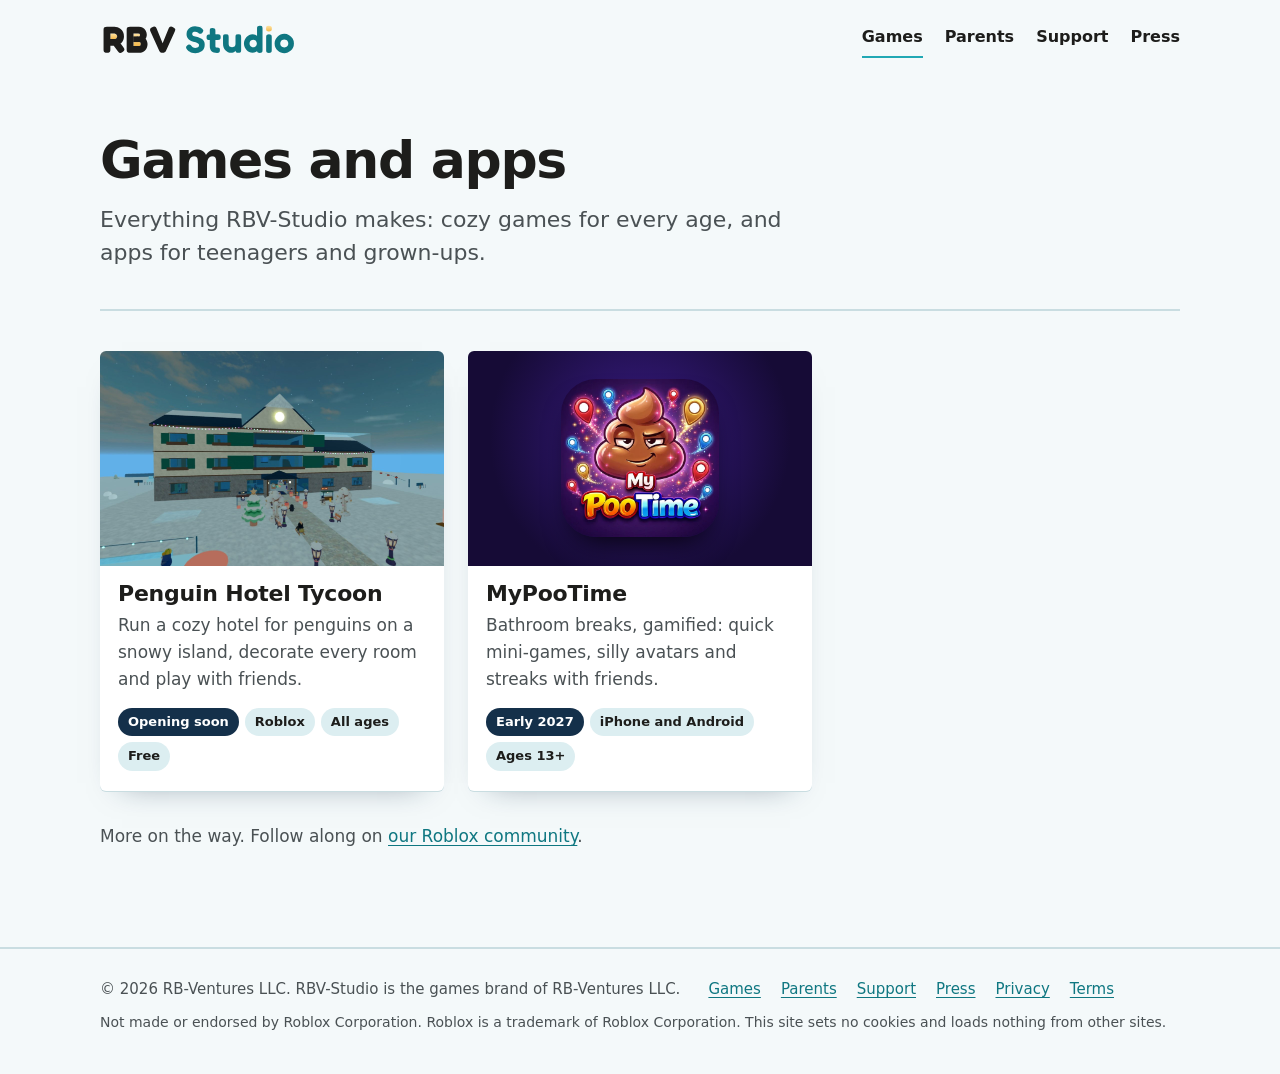
==== games/index.html @ f17a70cd "A Games page and a menu that scales: Games, Parents, Support, Press; MyPooTime's home screen and Poo" ====
<!doctype html>
<html lang="en" data-live="false">
<head>
  <meta charset="utf-8">
  <meta name="viewport" content="width=device-width, initial-scale=1">
  <title>Games and apps — RBV-Studio</title>
  <meta name="description" content="Every game and app RBV-Studio makes: Penguin Hotel Tycoon on Roblox and MyPooTime for phones.">
  <meta name="theme-color" content="#f4f9fa">
  <link rel="canonical" href="https://rbv-studio.com/games/">
  <meta property="og:title" content="Games and apps — RBV-Studio">
  <meta property="og:description" content="Every game and app RBV-Studio makes: Penguin Hotel Tycoon on Roblox and MyPooTime for phones.">
  <meta property="og:image" content="https://rbv-studio.com/penguin-hotel-tycoon/img/hotel-dusk.jpg">
  <meta property="og:type" content="website">
  <link rel="icon" href="/assets/brand/mark.svg" type="image/svg+xml">
  <link rel="icon" href="/assets/favicon-32.png" type="image/png" sizes="32x32">
  <link rel="apple-touch-icon" href="/assets/apple-touch-icon.png">
  <link rel="manifest" href="/assets/site.webmanifest">
  <link rel="stylesheet" href="/assets/site.css">
</head>
<body>
  <header class="top">
    <div class="wrap">
      <a class="brand" href="/"><img src="/assets/brand/wordmark.svg" alt="RBV-Studio" width="633" height="122"></a>
      <nav aria-label="Main">
        <a href="/games/" aria-current="page">Games</a>
        <a href="/parents/">Parents</a>
        <a href="/support/">Support</a>
        <a href="/press/">Press</a>
      </nav>
    </div>
  </header>

  <main class="page">
    <div class="wrap">
      <header class="title">
        <h1>Games and apps</h1>
        <p class="lede">Everything RBV-Studio makes: cozy games for every age, and apps for teenagers and grown-ups.</p>
      </header>
        <ul class="cards">
          <li class="card">
            <a href="/penguin-hotel-tycoon/">
              <div class="cover"><img class="photo" src="/penguin-hotel-tycoon/img/hotel-dusk.jpg" alt="" width="1600" height="858" loading="lazy"></div>
              <div class="body">
                <h3>Penguin Hotel Tycoon</h3>
                <p class="line">Run a cozy hotel for penguins on a snowy island, decorate every room and play with friends.</p>
                <div class="chips"><span class="status"><span class="when-soon">Opening soon</span><span class="when-live">Out now</span></span><span>Roblox</span><span>All ages</span><span>Free</span></div>
              </div>
            </a>
          </li>
          <li class="card">
            <a href="/mypootime/">
              <div class="cover mpt"><img class="icon" src="/mypootime/img/icon-512.webp" alt="" width="512" height="512" loading="lazy"></div>
              <div class="body">
                <h3>MyPooTime</h3>
                <p class="line">Bathroom breaks, gamified: quick mini-games, silly avatars and streaks with friends.</p>
                <div class="chips"><span class="status">Early 2027</span><span>iPhone and Android</span><span>Ages 13+</span></div>
              </div>
            </a>
          </li>
        </ul>
      <p class="more">More on the way. Follow along on <a href="https://www.roblox.com/communities/632041669/RBV-Studio" rel="noopener">our Roblox community</a>.</p>
    </div>
  </main>

  <footer class="foot">
    <div class="wrap">
      <span>© 2026 RB-Ventures LLC. RBV-Studio is the games brand of RB-Ventures LLC.</span>
      <nav aria-label="Footer">
        <a href="/games/">Games</a>
        <a href="/parents/">Parents</a>
        <a href="/support/">Support</a>
        <a href="/press/">Press</a>
        <a href="/privacy/">Privacy</a>
        <a href="/terms/">Terms</a>
      </nav>
      <span class="fine">Not made or endorsed by Roblox Corporation. Roblox is a trademark of Roblox Corporation. This site sets no cookies and loads nothing from other sites.</span>
    </div>
  </footer>
</body>
</html>
---- assets/site.css ----
/* RBV-Studio — the studio's pages (home, parents, support, press, privacy, terms).
   Ink and teal from the wordmark, snow from the island, lamp gold for the buttons that start play.
   No web fonts, no third-party requests: rounded system faces where the device has them. */

:root {
  --ink: #1d1d1b;
  --ink-soft: #4a5154;
  --teal: #21a8b4;
  --teal-text: #0f7781;
  --snow: #f4f9fa;
  --ice: #dceef1;
  --frost: #ffffff;
  --night: #14304a;
  --lamp: #f2b84b;
  --lamp-deep: #8a5a05;
  --rule: #c9dde1;
  --round: ui-rounded, "SF Pro Rounded", "Nunito", "Segoe UI", system-ui, -apple-system, sans-serif;
  --text: system-ui, -apple-system, "Segoe UI", Roboto, "Helvetica Neue", Arial, sans-serif;
  color-scheme: light;
}

* { box-sizing: border-box; }
html { -webkit-text-size-adjust: 100%; }
body {
  margin: 0;
  background: var(--snow);
  color: var(--ink);
  font: 17px/1.6 var(--text);
  -webkit-font-smoothing: antialiased;
}
img { max-width: 100%; height: auto; display: block; }
a { color: var(--teal-text); text-underline-offset: 3px; }
a:hover { color: var(--ink); }
:focus-visible { outline: 3px solid var(--teal); outline-offset: 3px; border-radius: 6px; }
.wrap { width: min(1080px, 100% - 32px); margin-inline: auto; }

/* type scale (1.25) */
h1, h2, h3 { font-family: var(--round); line-height: 1.1; margin: 0; letter-spacing: -0.01em; }
h1 { font-size: clamp(38px, 6.2vw, 64px); font-weight: 800; letter-spacing: -0.025em; }
h2 { font-size: clamp(27px, 3.4vw, 34px); font-weight: 800; }
h3 { font-size: 21px; font-weight: 750; }
p { margin: 0 0 1em; }
.lede { font-size: clamp(19px, 2.1vw, 22px); line-height: 1.5; color: var(--ink-soft); max-width: 36ch; }

/* header */
.top { padding: 18px 0; }
.top .wrap { display: flex; align-items: center; gap: 24px; flex-wrap: wrap; }
.brand { display: block; line-height: 0; }
.brand img { height: 38px; width: auto; }
.top nav { margin-left: auto; display: flex; gap: 6px 22px; flex-wrap: wrap; font-family: var(--round); font-weight: 700; font-size: 16px; }
.top nav a { color: var(--ink); text-decoration: none; padding: 6px 0; border-bottom: 2px solid transparent; }
.top nav a:hover, .top nav a[aria-current="page"] { border-bottom-color: var(--teal); }

/* buttons */
.button {
  display: inline-flex; align-items: center; gap: 10px;
  padding: 13px 24px; border-radius: 999px;
  font-family: var(--round); font-weight: 800; font-size: 17px; text-decoration: none;
  background: var(--lamp); color: var(--ink);
  box-shadow: 0 5px 0 var(--lamp-deep);
  transition: transform .12s ease, box-shadow .12s ease;
}
.button:hover { color: var(--ink); transform: translateY(-2px); box-shadow: 0 7px 0 var(--lamp-deep); }
.button:active { transform: translateY(3px); box-shadow: 0 2px 0 var(--lamp-deep); }
.button.quiet { background: transparent; box-shadow: inset 0 0 0 2px var(--ink); }
.button.quiet:hover { box-shadow: inset 0 0 0 2px var(--ink); background: var(--frost); }
.button svg { width: 20px; height: 20px; flex: none; }
.actions { display: flex; flex-wrap: wrap; gap: 14px; margin-top: 28px; }

/* home: the hero, with the first game as a postcard from the island */
.hero { padding: 40px 0 88px; }
.hero .wrap { display: grid; grid-template-columns: 1fr 1.08fr; gap: 56px; align-items: center; }
.hero h1 { max-width: 12ch; margin-bottom: 22px; }

.postcard {
  position: relative; display: block; text-decoration: none; color: var(--ink);
  background: var(--frost); padding: 14px 14px 18px; border-radius: 6px;
  box-shadow: 0 1px 0 var(--rule), 0 22px 44px -18px rgb(20 48 74 / .45);
  transform: rotate(-2deg);
  transition: transform .25s ease;
}
.postcard:hover { color: var(--ink); transform: rotate(-1deg) translateY(-4px); }
.postcard img { border-radius: 3px; aspect-ratio: 1600 / 858; object-fit: cover; width: 100%; }
.postcard .line { display: grid; gap: 2px; padding: 14px 6px 0; }
.postcard .line strong { font-family: var(--round); font-size: 22px; font-weight: 800; }
.postcard .line span { color: var(--ink-soft); font-size: 15px; }
.stamp {
  position: absolute; top: -26px; right: 22px; width: 108px; padding: 6px;
  background: var(--frost); text-align: center;
  font-family: var(--round); font-weight: 800; font-size: 13px; line-height: 1.15; color: var(--night);
  transform: rotate(6deg);
  /* a perforated edge: holes along the border band, the middle kept whole */
  -webkit-mask: radial-gradient(circle 3.5px, #0000 96%, #000) -6px -6px / 12px 12px, linear-gradient(#000 0 0) content-box;
          mask: radial-gradient(circle 3.5px, #0000 96%, #000) -6px -6px / 12px 12px, linear-gradient(#000 0 0) content-box;
  filter: drop-shadow(0 3px 5px rgb(20 48 74 / .25));
}
.stamp .face { background: var(--ice); padding: 8px 4px 7px; }
.stamp svg { width: 46px; height: 46px; margin: 0 auto 4px; display: block; }
[data-live="false"] .when-live, [data-live="true"] .when-soon { display: none; }

/* games and apps: one card each (home and /games/) */
.catalogue { padding-top: 8px; }
.heading-row { display: flex; align-items: baseline; justify-content: space-between; gap: 16px; flex-wrap: wrap; margin-bottom: 18px; }
.heading-row a { font-family: var(--round); font-weight: 750; }
.cards { list-style: none; margin: 0; padding: 0; display: grid; grid-template-columns: repeat(auto-fill, minmax(290px, 1fr)); gap: 24px; }
.card { margin: 0; }
.card > a { display: flex; flex-direction: column; height: 100%; overflow: hidden; background: var(--frost); border-radius: 6px;
  box-shadow: 0 1px 0 var(--rule), 0 14px 30px -22px rgb(20 48 74 / .5); text-decoration: none; color: var(--ink); }
.card > a:hover { color: var(--ink); box-shadow: 0 0 0 2px var(--teal); }
.card .cover { display: grid; place-items: center; aspect-ratio: 16 / 10; overflow: hidden; background: var(--night); }
.card .cover .photo { width: 100%; height: 100%; object-fit: cover; }
.card .cover.mpt { background: radial-gradient(circle at 50% 40%, #3a1c86, #160b36 70%); }
.card .cover .icon { width: 46%; height: auto; border-radius: 22%; box-shadow: 0 16px 30px -14px #000; }
.card .body { display: block; padding: 16px 18px 20px; }
.card h3 { font-size: 22px; margin: 0 0 6px; }
.card .line { display: block; color: var(--ink-soft); margin: 0 0 14px; }
.chips { display: flex; flex-wrap: wrap; gap: 6px; }
.chips > span { padding: 4px 10px; border-radius: 999px; background: var(--ice); font-family: var(--round); font-weight: 750; font-size: 13px; }
.chips > span.status { background: var(--night); color: #fff; }
.page .more { margin-top: 32px; color: var(--ink-soft); }

/* sections */
.band { padding: 72px 0; }
.band.ice { background: var(--ice); }
.band h2 { margin-bottom: 12px; }
.band .intro { color: var(--ink-soft); max-width: 58ch; margin-bottom: 36px; }

.promises { list-style: none; margin: 0; padding: 0; display: grid; grid-template-columns: repeat(2, 1fr); gap: 0 48px; }
.promises li { display: grid; grid-template-columns: 44px 1fr; gap: 16px; padding: 22px 0; border-top: 2px solid var(--rule); }
.promises svg { width: 40px; height: 40px; color: var(--teal-text); }
.promises h3 { margin: 4px 0 6px; }
.promises p { margin: 0; color: var(--ink-soft); }

.split { display: grid; grid-template-columns: 1fr 1fr; gap: 56px; }
.split h2 { margin-bottom: 12px; }
.split p { color: var(--ink-soft); max-width: 46ch; }
.mail { font-family: var(--round); font-weight: 800; font-size: 20px; }

/* inner pages */
.page { padding: 32px 0 80px; }
.page header.title { padding: 24px 0 40px; border-bottom: 2px solid var(--rule); margin-bottom: 40px; }
.page header.title h1 { font-size: clamp(36px, 5vw, 52px); margin-bottom: 14px; }
.page header.title .lede { max-width: 52ch; margin: 0; }
.prose { max-width: 68ch; }
.prose h2 { font-size: 26px; margin: 44px 0 12px; }
.prose h2:first-child { margin-top: 0; }
.prose h3 { font-size: 19px; margin: 28px 0 8px; }
.prose ul { padding-left: 1.2em; margin: 0 0 1em; }
.prose li { margin: 0 0 .45em; }
.prose .small { font-size: 15px; color: var(--ink-soft); }
.facts { display: grid; grid-template-columns: max-content 1fr; gap: 10px 28px; margin: 0 0 1em; }
.facts dt { font-weight: 700; }
.facts dd { margin: 0; color: var(--ink-soft); }
.prose .downloads, .downloads { list-style: none; padding: 0; display: grid; grid-template-columns: repeat(auto-fill, minmax(220px, 1fr)); gap: 18px; }
.downloads li { margin: 0; }
.downloads > li > a { display: block; text-decoration: none; color: var(--ink); background: var(--frost); padding: 10px; border-radius: 6px; box-shadow: 0 1px 0 var(--rule); }
.downloads > li > a:hover { box-shadow: 0 0 0 2px var(--teal); }
.downloads img { aspect-ratio: 16 / 10; object-fit: contain; background: var(--ice); border-radius: 3px; width: 100%; }
.downloads span { display: block; padding: 8px 4px 2px; font-weight: 700; font-size: 15px; }
.downloads li.file { background: var(--frost); padding: 10px; border-radius: 6px; box-shadow: 0 1px 0 var(--rule); }
.downloads li.file a.pic { padding: 0; box-shadow: none; background: none; }
.downloads li.file a.pic:hover img { outline: 2px solid var(--teal); }
.downloads li.file p { margin: 0; padding: 8px 4px 2px; font-size: 15px; }
.downloads a.on-dark img { background: var(--night); }
.downloads.phones-kit { grid-template-columns: repeat(auto-fill, minmax(150px, 1fr)); }
.downloads img.tall { aspect-ratio: 440 / 956; object-fit: cover; background: #160b36; }

/* footer */
footer.foot { border-top: 2px solid var(--rule); padding: 28px 0 40px; font-size: 15px; color: var(--ink-soft); }
footer.foot .wrap { display: flex; flex-wrap: wrap; gap: 10px 28px; align-items: baseline; }
footer.foot nav { display: flex; flex-wrap: wrap; gap: 6px 20px; }
footer.foot .fine { flex-basis: 100%; font-size: 14px; }

@media (prefers-reduced-motion: reduce) {
  .button, .postcard { transition: none; }
  .postcard:hover { transform: rotate(-2deg); }
}

@media (max-width: 860px) {
  .hero { padding: 16px 0 64px; }
  .hero .wrap { grid-template-columns: 1fr; gap: 56px; }
  .promises, .split { grid-template-columns: 1fr; gap: 0 0; }
  .split { gap: 40px; }
  .band { padding: 56px 0; }
}
@media (max-width: 560px) {
  .top .wrap { gap: 12px; }
  .top nav { margin-left: 0; width: 100%; gap: 4px 18px; font-size: 15px; }
  .brand img { height: 32px; }
  .postcard { transform: rotate(-1deg); padding: 10px 10px 14px; }
  .stamp { width: 96px; top: -22px; right: 12px; font-size: 12px; }
  .stamp svg { width: 38px; height: 38px; }
  .facts { grid-template-columns: 1fr; gap: 2px; }
  .facts dd { margin-bottom: 10px; }
}
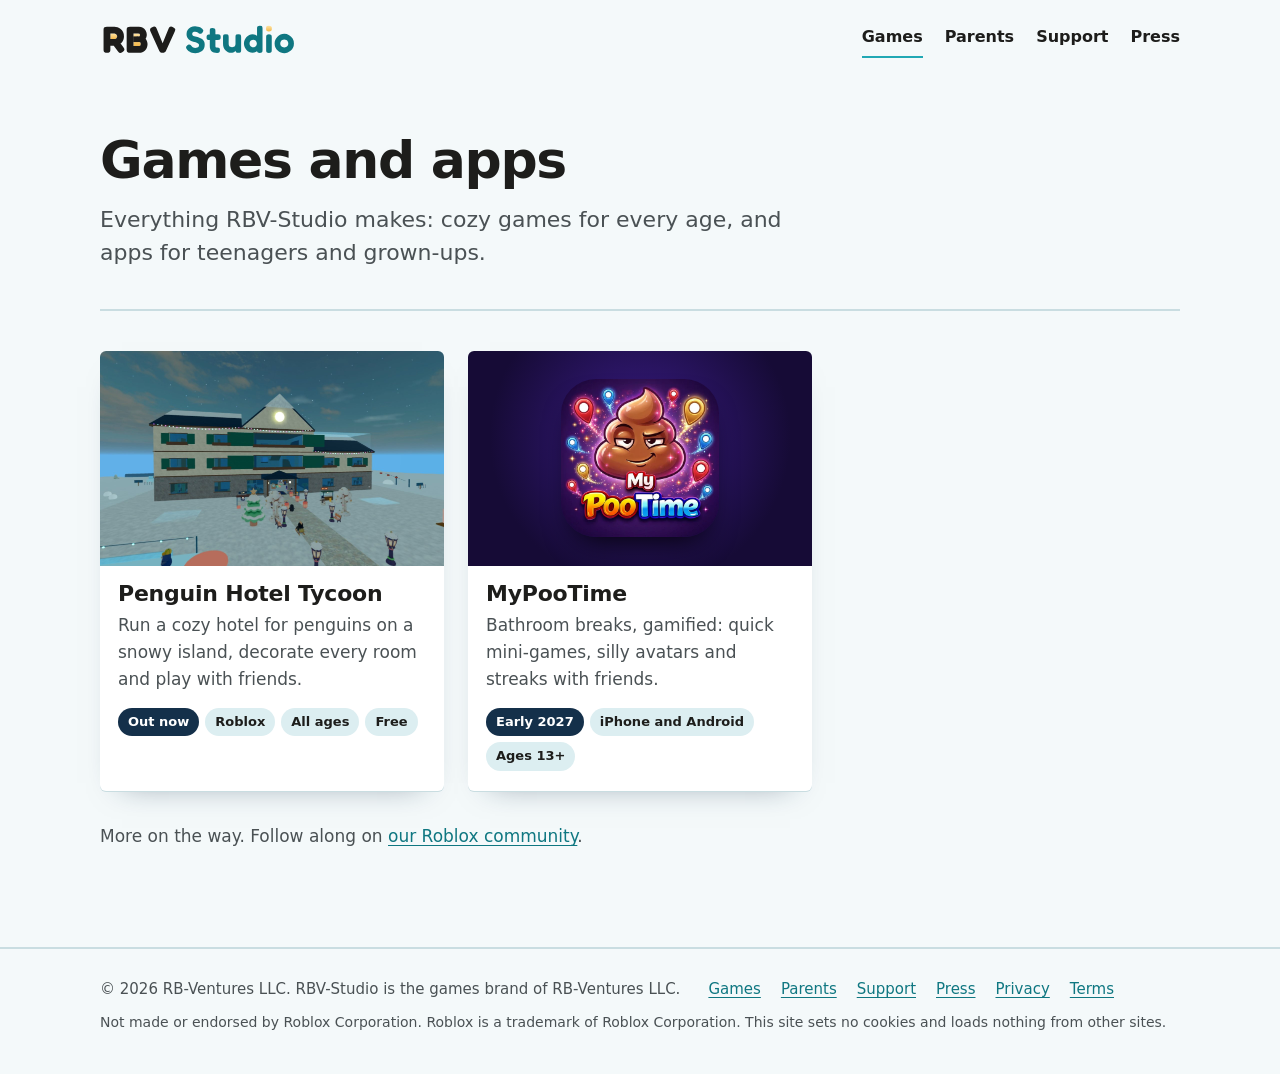
==== commit c9b11261: "Penguin Hotel Tycoon is published: the site says "Out now" and its buttons say "Play free on Roblox"" ====
--- a/games/index.html
+++ b/games/index.html
@@ -1,5 +1,5 @@
 <!doctype html>
-<html lang="en" data-live="false">
+<html lang="en" data-live="true">
 <head>
   <meta charset="utf-8">
   <meta name="viewport" content="width=device-width, initial-scale=1">
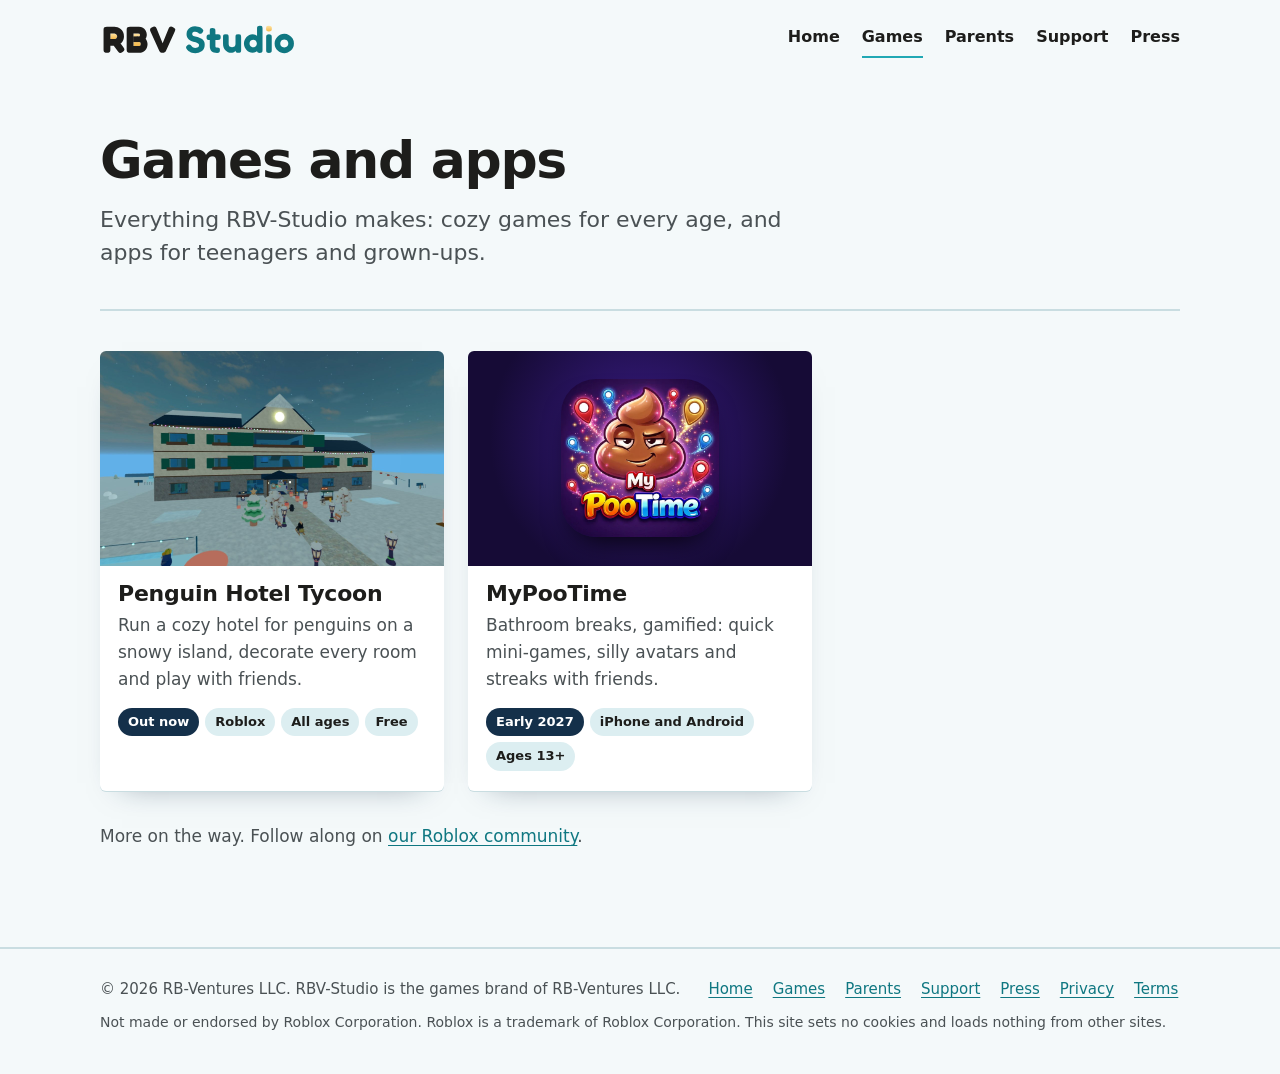
==== commit 62498878: "A screenshot viewer, swipeable galleries on phones, a parents' guide for every title, and Home in th" ====
--- a/games/index.html
+++ b/games/index.html
@@ -22,6 +22,7 @@
     <div class="wrap">
       <a class="brand" href="/"><img src="/assets/brand/wordmark.svg" alt="RBV-Studio" width="633" height="122"></a>
       <nav aria-label="Main">
+        <a href="/">Home</a>
         <a href="/games/" aria-current="page">Games</a>
         <a href="/parents/">Parents</a>
         <a href="/support/">Support</a>
@@ -66,6 +67,7 @@
     <div class="wrap">
       <span>© 2026 RB-Ventures LLC. RBV-Studio is the games brand of RB-Ventures LLC.</span>
       <nav aria-label="Footer">
+        <a href="/">Home</a>
         <a href="/games/">Games</a>
         <a href="/parents/">Parents</a>
         <a href="/support/">Support</a>
--- a/assets/site.css
+++ b/assets/site.css
@@ -165,6 +165,21 @@
 .downloads.phones-kit { grid-template-columns: repeat(auto-fill, minmax(150px, 1fr)); }
 .downloads img.tall { aspect-ratio: 440 / 956; object-fit: cover; background: #160b36; }
 
+/* parents: one card per title */
+.glance-title { margin: 0 0 16px; font-size: 26px; }
+.glance { list-style: none; margin: 0 0 48px; padding: 0; display: grid; grid-template-columns: repeat(auto-fill, minmax(320px, 1fr)); gap: 20px; }
+.glance li { margin: 0; background: var(--frost); border-radius: 6px; padding: 20px 22px; box-shadow: 0 1px 0 var(--rule); }
+.glance h3 { font-size: 22px; margin: 0 0 8px; }
+.glance h3 a { color: var(--ink); text-decoration: none; }
+.glance h3 a:hover { text-decoration: underline; }
+.glance .age { display: inline-block; margin: 0 0 14px; padding: 4px 12px; border-radius: 999px; font-family: var(--round); font-weight: 800; font-size: 14px; }
+.glance .age.all { background: var(--ice); color: var(--teal-text); }
+.glance .age.teen { background: #160b36; color: #fff; }
+.glance dl { margin: 0; display: grid; grid-template-columns: 9.5em 1fr; gap: 8px 14px; }
+.glance dt { font-weight: 700; }
+.glance dd { margin: 0; color: var(--ink-soft); }
+@media (max-width: 560px) { .glance dl { grid-template-columns: 1fr; gap: 2px; } .glance dd { margin-bottom: 8px; } }
+
 /* footer */
 footer.foot { border-top: 2px solid var(--rule); padding: 28px 0 40px; font-size: 15px; color: var(--ink-soft); }
 footer.foot .wrap { display: flex; flex-wrap: wrap; gap: 10px 28px; align-items: baseline; }
